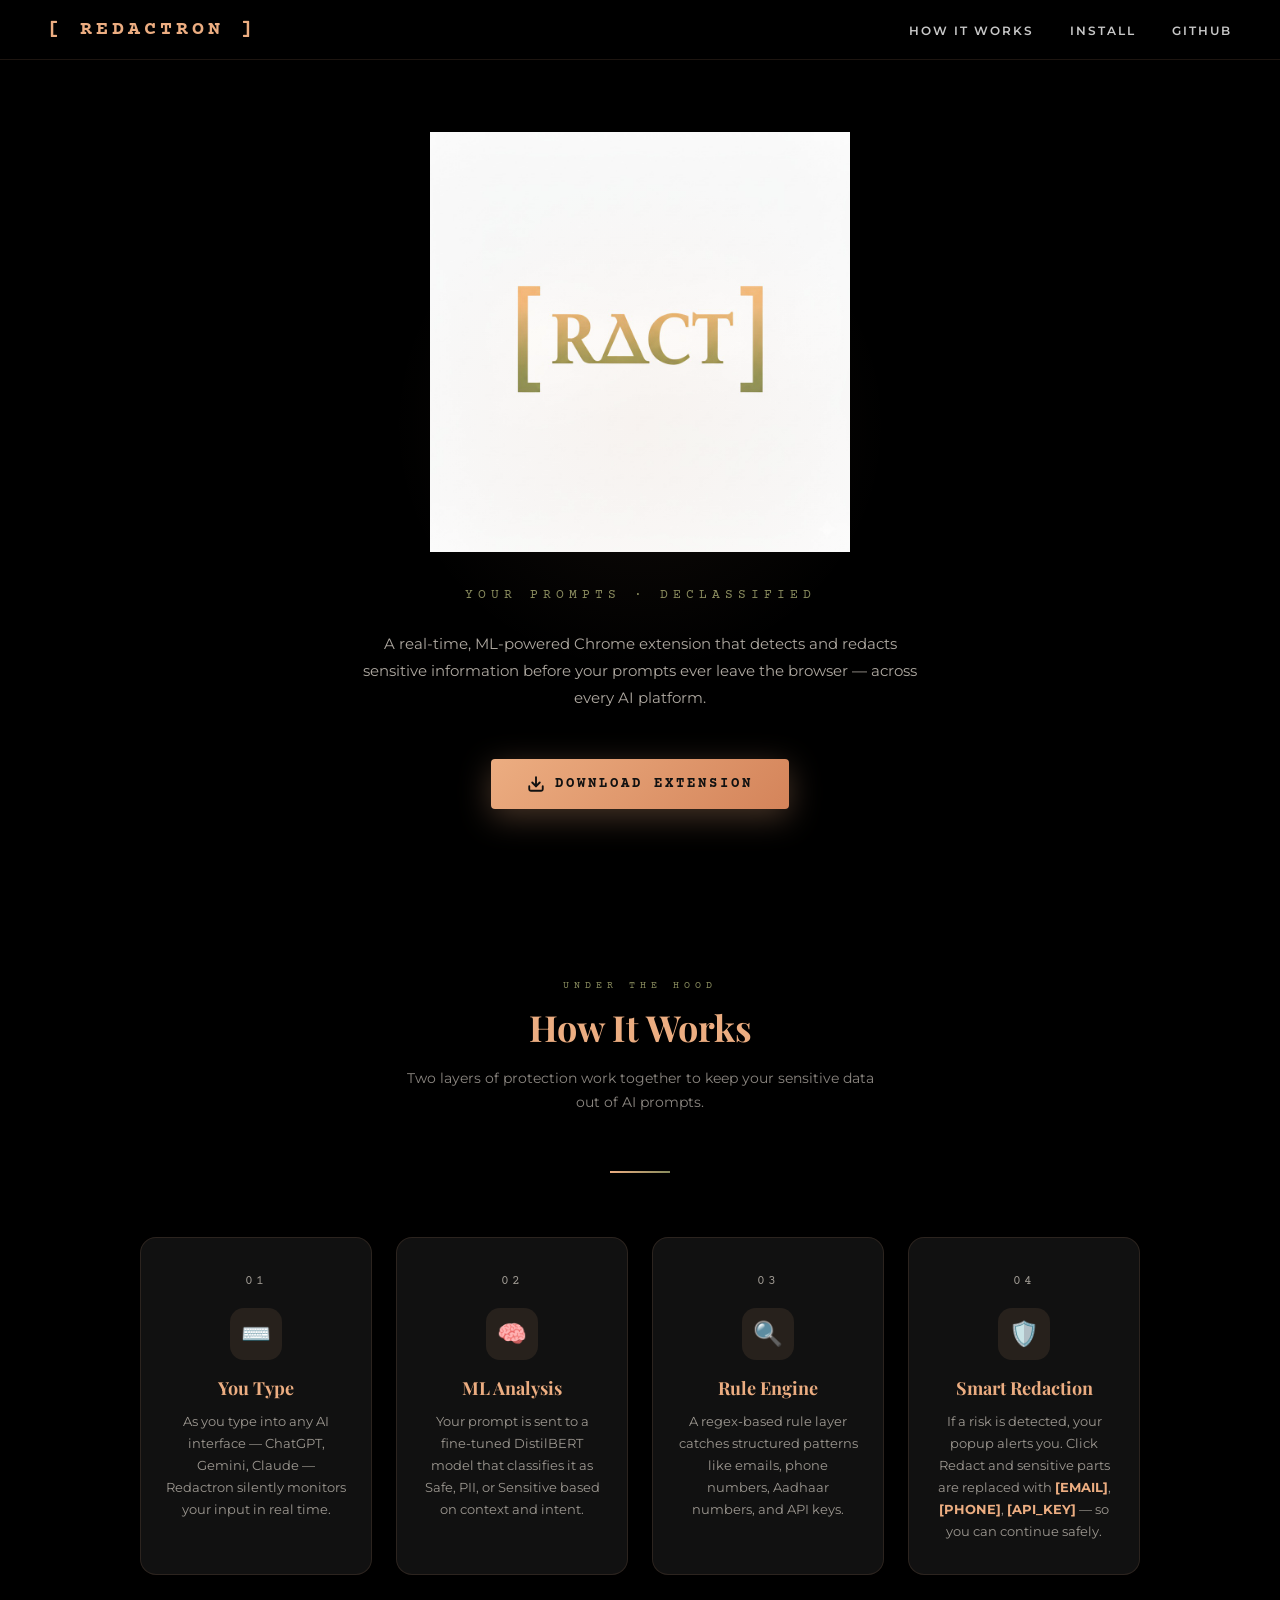
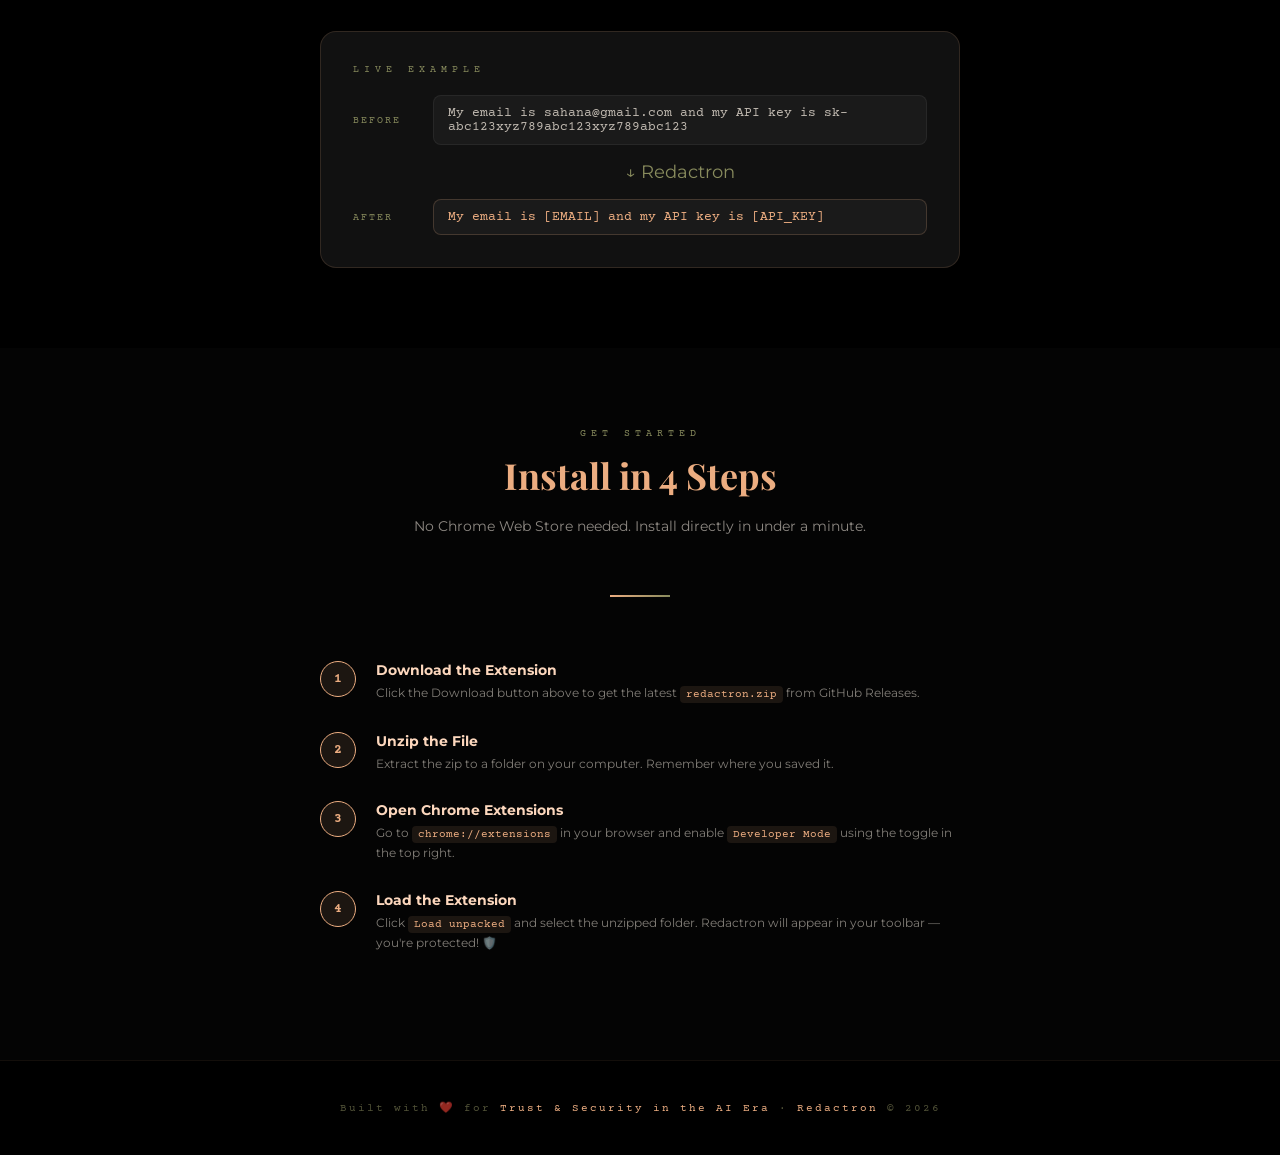
==== index.html @ 85ffd780 "added logo" ====
<!DOCTYPE html>
<html lang="en">
<head>
  <meta charset="UTF-8"/>
  <meta name="viewport" content="width=device-width, initial-scale=1.0"/>
  <title>Redactron — Your Prompts, Declassified</title>
  <link href="https://fonts.googleapis.com/css2?family=Playfair+Display:wght@700&family=Montserrat:wght@400;500;600;700&family=Courier+Prime:wght@400;700&display=swap" rel="stylesheet"/>
  <style>
    *, *::before, *::after { margin: 0; padding: 0; box-sizing: border-box; }

    :root {
      --bg:        #000000;
      --card:      #111111;
      --orange:    #ECAD81;
      --orange2:   #d4845a;
      --olive:     #888B5D;
      --light:     #FCD7BD;
      --text:      #e8e0d5;
    }

    html { scroll-behavior: smooth; }

    body {
      background: var(--bg);
      color: var(--text);
      font-family: 'Montserrat', sans-serif;
      overflow-x: hidden;
    }

    /* ── NAV ── */
    nav {
      position: fixed;
      top: 0; left: 0; right: 0;
      z-index: 100;
      display: flex;
      align-items: center;
      justify-content: space-between;
      padding: 18px 48px;
      background: rgba(0,0,0,0.88);
      backdrop-filter: blur(12px);
      border-bottom: 1px solid rgba(236,173,129,0.12);
    }

    .nav-logo {
      font-family: 'Courier Prime', monospace;
      font-weight: 700;
      font-size: 20px;
      letter-spacing: 4px;
      color: var(--orange);
    }

    .nav-links a {
      color: #c8c8c8;
      text-decoration: none;
      font-size: 12px;
      letter-spacing: 2px;
      margin-left: 32px;
      font-weight: 600;
      text-transform: uppercase;
      transition: color 0.3s;
    }

    .nav-links a:hover { color: var(--orange); }

    /* ── HERO ── */
    .hero {
      min-height: 100vh;
      display: flex;
      flex-direction: column;
      align-items: center;
      justify-content: center;
      text-align: center;
      padding: 120px 24px 80px;
      position: relative;
      z-index: 1;
    }

    .hero::after {
      content: "";
      position: absolute;
      width: 500px;
      height: 500px;
      background: radial-gradient(circle, rgba(236,173,129,0.07) 0%, transparent 70%);
      border-radius: 50%;
      top: 50%;
      left: 50%;
      transform: translate(-50%, -55%);
      pointer-events: none;
    }

    .logo-wrap {
      margin-bottom: 32px;
      animation: fadeDown 0.9s ease both;
    }

    @keyframes fadeDown {
      from { opacity: 0; transform: translateY(-24px); }
      to   { opacity: 1; transform: translateY(0); }
    }

    .hero-tagline {
      font-family: 'Courier Prime', monospace;
      font-size: 13px;
      letter-spacing: 5px;
      color: var(--olive);
      text-transform: uppercase;
      margin-bottom: 28px;
      animation: fadeUp 1s 0.2s ease both;
    }

    .hero-desc {
      max-width: 560px;
      font-size: 15px;
      line-height: 1.8;
      color: rgba(232,224,213,0.75);
      margin-bottom: 48px;
      animation: fadeUp 1s 0.35s ease both;
    }

    @keyframes fadeUp {
      from { opacity: 0; transform: translateY(20px); }
      to   { opacity: 1; transform: translateY(0); }
    }

    .btn-download {
      display: inline-flex;
      align-items: center;
      gap: 10px;
      background: linear-gradient(135deg, var(--orange), var(--orange2));
      color: #111;
      font-family: 'Courier Prime', monospace;
      font-weight: 700;
      font-size: 14px;
      letter-spacing: 3px;
      text-transform: uppercase;
      text-decoration: none;
      padding: 16px 36px;
      border-radius: 4px;
      transition: transform 0.25s, box-shadow 0.25s;
      box-shadow: 0 8px 32px rgba(236,173,129,0.3);
      animation: fadeUp 1s 0.5s ease both;
    }

    .btn-download:hover {
      transform: translateY(-3px);
      box-shadow: 0 16px 40px rgba(236,173,129,0.45);
    }

    /* ── DIVIDER ── */
    .divider {
      width: 60px;
      height: 2px;
      background: linear-gradient(90deg, var(--orange), var(--olive));
      margin: 0 auto 64px;
    }

    section {
      position: relative;
      z-index: 1;
      padding: 80px 24px;
    }

    .section-label {
      font-family: 'Courier Prime', monospace;
      font-size: 10px;
      letter-spacing: 5px;
      color: var(--olive);
      text-transform: uppercase;
      text-align: center;
      margin-bottom: 12px;
    }

    .section-title {
      font-family: 'Playfair Display', serif;
      font-size: 36px;
      color: var(--orange);
      text-align: center;
      margin-bottom: 16px;
    }

    .section-sub {
      text-align: center;
      color: rgba(232,224,213,0.6);
      font-size: 14px;
      max-width: 480px;
      margin: 0 auto 56px;
      line-height: 1.7;
    }

    /* ── HOW IT WORKS ── */
    .steps {
      display: grid;
      grid-template-columns: repeat(auto-fit, minmax(220px, 1fr));
      gap: 24px;
      max-width: 1000px;
      margin: 0 auto;
    }

    .step-card {
      background: var(--card);
      border: 1px solid rgba(236,173,129,0.12);
      border-radius: 16px;
      padding: 32px 24px;
      text-align: center;
      transition: transform 0.3s, border-color 0.3s;
      position: relative;
      overflow: hidden;
    }

    .step-card::before {
      content: "";
      position: absolute;
      top: 0; left: 0; right: 0;
      height: 2px;
      background: linear-gradient(90deg, var(--orange), var(--olive));
      opacity: 0;
      transition: opacity 0.3s;
    }

    .step-card:hover { transform: translateY(-6px); border-color: rgba(236,173,129,0.3); }
    .step-card:hover::before { opacity: 1; }

    .step-number {
      font-family: 'Courier Prime', monospace;
      font-size: 11px;
      letter-spacing: 3px;
      color: var(--olive);
      margin-bottom: 16px;
    }

    .step-icon {
      width: 52px;
      height: 52px;
      background: rgba(236,173,129,0.1);
      border-radius: 14px;
      display: flex;
      align-items: center;
      justify-content: center;
      margin: 0 auto 16px;
      font-size: 24px;
    }

    .step-card h3 {
      font-family: 'Playfair Display', serif;
      font-size: 18px;
      color: var(--orange);
      margin-bottom: 10px;
    }

    .step-card p {
      font-size: 13px;
      color: rgba(232,224,213,0.65);
      line-height: 1.7;
    }

    /* ── DEMO ── */
    .demo-wrap {
      max-width: 640px;
      margin: 0 auto;
      background: var(--card);
      border: 1px solid rgba(236,173,129,0.15);
      border-radius: 16px;
      padding: 32px;
    }

    .demo-row {
      display: flex;
      align-items: center;
      gap: 16px;
      margin-bottom: 16px;
    }

    .demo-row:last-child { margin-bottom: 0; }

    .demo-label {
      font-family: 'Courier Prime', monospace;
      font-size: 10px;
      letter-spacing: 2px;
      color: var(--olive);
      width: 64px;
      flex-shrink: 0;
    }

    .demo-text {
      font-family: 'Courier Prime', monospace;
      font-size: 13px;
      background: rgba(255,255,255,0.04);
      border-radius: 8px;
      padding: 10px 14px;
      flex: 1;
      color: rgba(232,224,213,0.8);
      border: 1px solid rgba(255,255,255,0.06);
    }

    .demo-text.redacted {
      color: var(--orange);
      border-color: rgba(236,173,129,0.2);
    }

    .demo-arrow { color: var(--olive); font-size: 18px; }

    /* ── INSTALL ── */
    .install-steps {
      max-width: 640px;
      margin: 0 auto;
    }

    .install-step {
      display: flex;
      gap: 20px;
      margin-bottom: 28px;
      align-items: flex-start;
    }

    .install-num {
      width: 36px;
      height: 36px;
      border-radius: 50%;
      background: rgba(236,173,129,0.1);
      border: 1.5px solid var(--orange);
      display: flex;
      align-items: center;
      justify-content: center;
      font-family: 'Courier Prime', monospace;
      font-size: 13px;
      color: var(--orange);
      flex-shrink: 0;
      font-weight: 700;
    }

    .install-text h4 {
      font-size: 14px;
      font-weight: 700;
      color: var(--light);
      margin-bottom: 4px;
    }

    .install-text p {
      font-size: 12px;
      color: rgba(232,224,213,0.55);
      line-height: 1.6;
    }

    .install-text code {
      font-family: 'Courier Prime', monospace;
      background: rgba(236,173,129,0.1);
      color: var(--orange);
      padding: 2px 6px;
      border-radius: 4px;
      font-size: 11px;
    }

    /* ── FOOTER ── */
    footer {
      position: relative;
      z-index: 1;
      text-align: center;
      padding: 40px 24px;
      border-top: 1px solid rgba(236,173,129,0.08);
      font-family: 'Courier Prime', monospace;
      font-size: 11px;
      letter-spacing: 2px;
      color: rgba(136,139,93,0.6);
    }

    footer span { color: var(--orange); }
  </style>
</head>
<body>

<!-- NAV -->
<nav>
  <div class="nav-logo">[ REDACTRON ]</div>
  <div class="nav-links">
    <a href="#how-it-works">How It Works</a>
    <a href="#install">Install</a>
    <a href="https://github.com/Sahana240107/Redactron" target="_blank">GitHub</a>
  </div>
</nav>

<!-- HERO -->
<section class="hero">

  <!-- UPLOADED LOGO IMAGE -->
  <div class="logo-wrap">
    <img src="logo.png" alt="Redactron Logo" style="width: 420px; max-width: 90vw;"/>
  </div>

  <p class="hero-tagline">Your Prompts · Declassified</p>
  <p class="hero-desc">
    A real-time, ML-powered Chrome extension that detects and redacts sensitive information before your prompts ever leave the browser — across every AI platform.
  </p>

  <a class="btn-download" href="https://github.com/Sahana240107/Redactron/releases/latest/download/redactron.zip">
    <svg width="18" height="18" viewBox="0 0 24 24" fill="none" stroke="currentColor" stroke-width="2.5" stroke-linecap="round" stroke-linejoin="round">
      <path d="M21 15v4a2 2 0 0 1-2 2H5a2 2 0 0 1-2-2v-4"/>
      <polyline points="7 10 12 15 17 10"/>
      <line x1="12" y1="15" x2="12" y2="3"/>
    </svg>
    Download Extension
  </a>

</section>

<!-- HOW IT WORKS -->
<section id="how-it-works">
  <p class="section-label">Under the Hood</p>
  <h2 class="section-title">How It Works</h2>
  <p class="section-sub">Two layers of protection work together to keep your sensitive data out of AI prompts.</p>
  <div class="divider"></div>

  <div class="steps">
    <div class="step-card">
      <p class="step-number">01</p>
      <div class="step-icon">⌨️</div>
      <h3>You Type</h3>
      <p>As you type into any AI interface — ChatGPT, Gemini, Claude — Redactron silently monitors your input in real time.</p>
    </div>
    <div class="step-card">
      <p class="step-number">02</p>
      <div class="step-icon">🧠</div>
      <h3>ML Analysis</h3>
      <p>Your prompt is sent to a fine-tuned DistilBERT model that classifies it as Safe, PII, or Sensitive based on context and intent.</p>
    </div>
    <div class="step-card">
      <p class="step-number">03</p>
      <div class="step-icon">🔍</div>
      <h3>Rule Engine</h3>
      <p>A regex-based rule layer catches structured patterns like emails, phone numbers, Aadhaar numbers, and API keys.</p>
    </div>
    <div class="step-card">
      <p class="step-number">04</p>
      <div class="step-icon">🛡️</div>
      <h3>Smart Redaction</h3>
      <p>If a risk is detected, your popup alerts you. Click Redact and sensitive parts are replaced with <strong style="color:var(--orange)">[EMAIL]</strong>, <strong style="color:var(--orange)">[PHONE]</strong>, <strong style="color:var(--orange)">[API_KEY]</strong> — so you can continue safely.</p>
    </div>
  </div>

  <!-- Demo block -->
  <div class="demo-wrap" style="margin-top: 56px;">
    <p class="section-label" style="text-align:left; margin-bottom:20px;">Live Example</p>
    <div class="demo-row">
      <span class="demo-label">BEFORE</span>
      <span class="demo-text">My email is sahana@gmail.com and my API key is sk-abc123xyz789abc123xyz789abc123</span>
    </div>
    <div class="demo-row" style="justify-content:center; margin: 0 0 16px 80px;">
      <span class="demo-arrow">↓ Redactron</span>
    </div>
    <div class="demo-row">
      <span class="demo-label">AFTER</span>
      <span class="demo-text redacted">My email is [EMAIL] and my API key is [API_KEY]</span>
    </div>
  </div>
</section>

<!-- INSTALL -->
<section id="install" style="background: rgba(255,255,255,0.015);">
  <p class="section-label">Get Started</p>
  <h2 class="section-title">Install in 4 Steps</h2>
  <p class="section-sub">No Chrome Web Store needed. Install directly in under a minute.</p>
  <div class="divider"></div>

  <div class="install-steps">
    <div class="install-step">
      <div class="install-num">1</div>
      <div class="install-text">
        <h4>Download the Extension</h4>
        <p>Click the Download button above to get the latest <code>redactron.zip</code> from GitHub Releases.</p>
      </div>
    </div>
    <div class="install-step">
      <div class="install-num">2</div>
      <div class="install-text">
        <h4>Unzip the File</h4>
        <p>Extract the zip to a folder on your computer. Remember where you saved it.</p>
      </div>
    </div>
    <div class="install-step">
      <div class="install-num">3</div>
      <div class="install-text">
        <h4>Open Chrome Extensions</h4>
        <p>Go to <code>chrome://extensions</code> in your browser and enable <code>Developer Mode</code> using the toggle in the top right.</p>
      </div>
    </div>
    <div class="install-step">
      <div class="install-num">4</div>
      <div class="install-text">
        <h4>Load the Extension</h4>
        <p>Click <code>Load unpacked</code> and select the unzipped folder. Redactron will appear in your toolbar — you're protected! 🛡️</p>
      </div>
    </div>
  </div>
</section>

<!-- FOOTER -->
<footer>
  Built with ❤️ for <span>Trust &amp; Security in the AI Era</span> · <span>Redactron</span> © 2026
</footer>

</body>
</html>
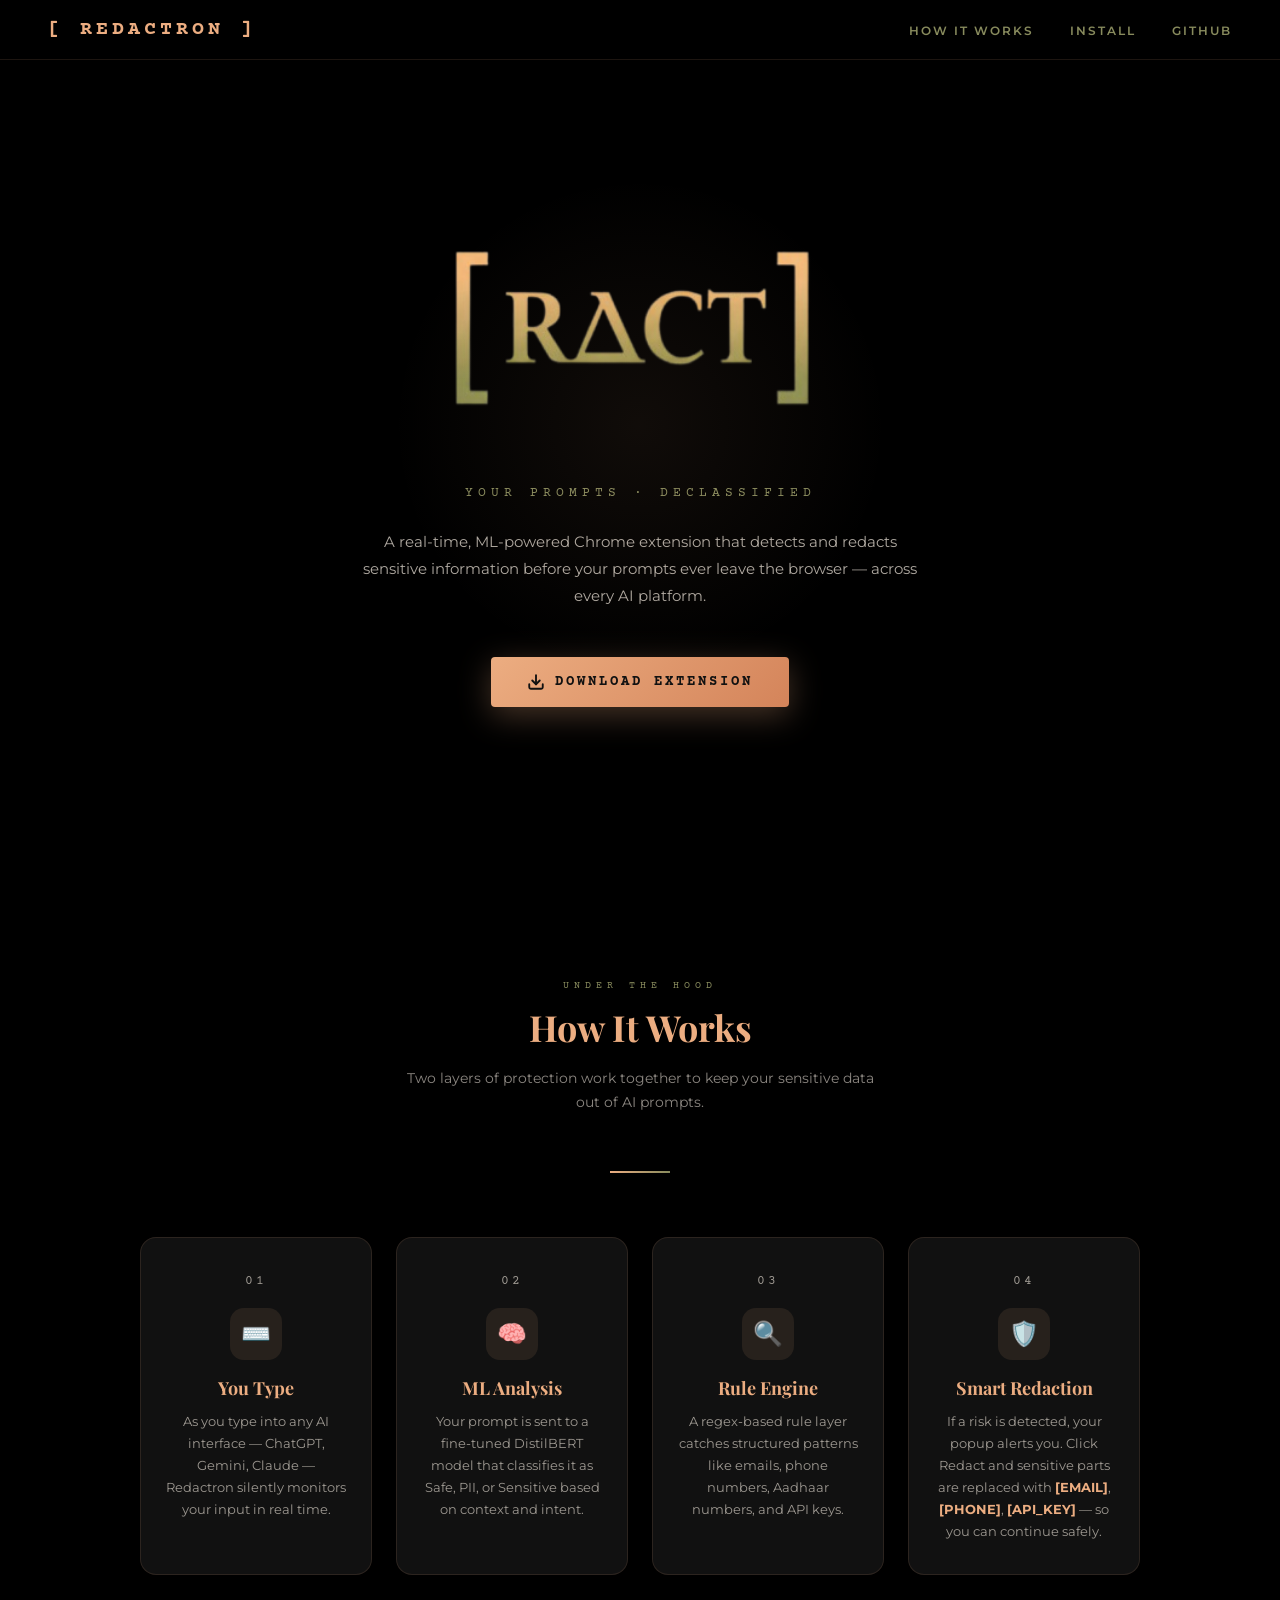
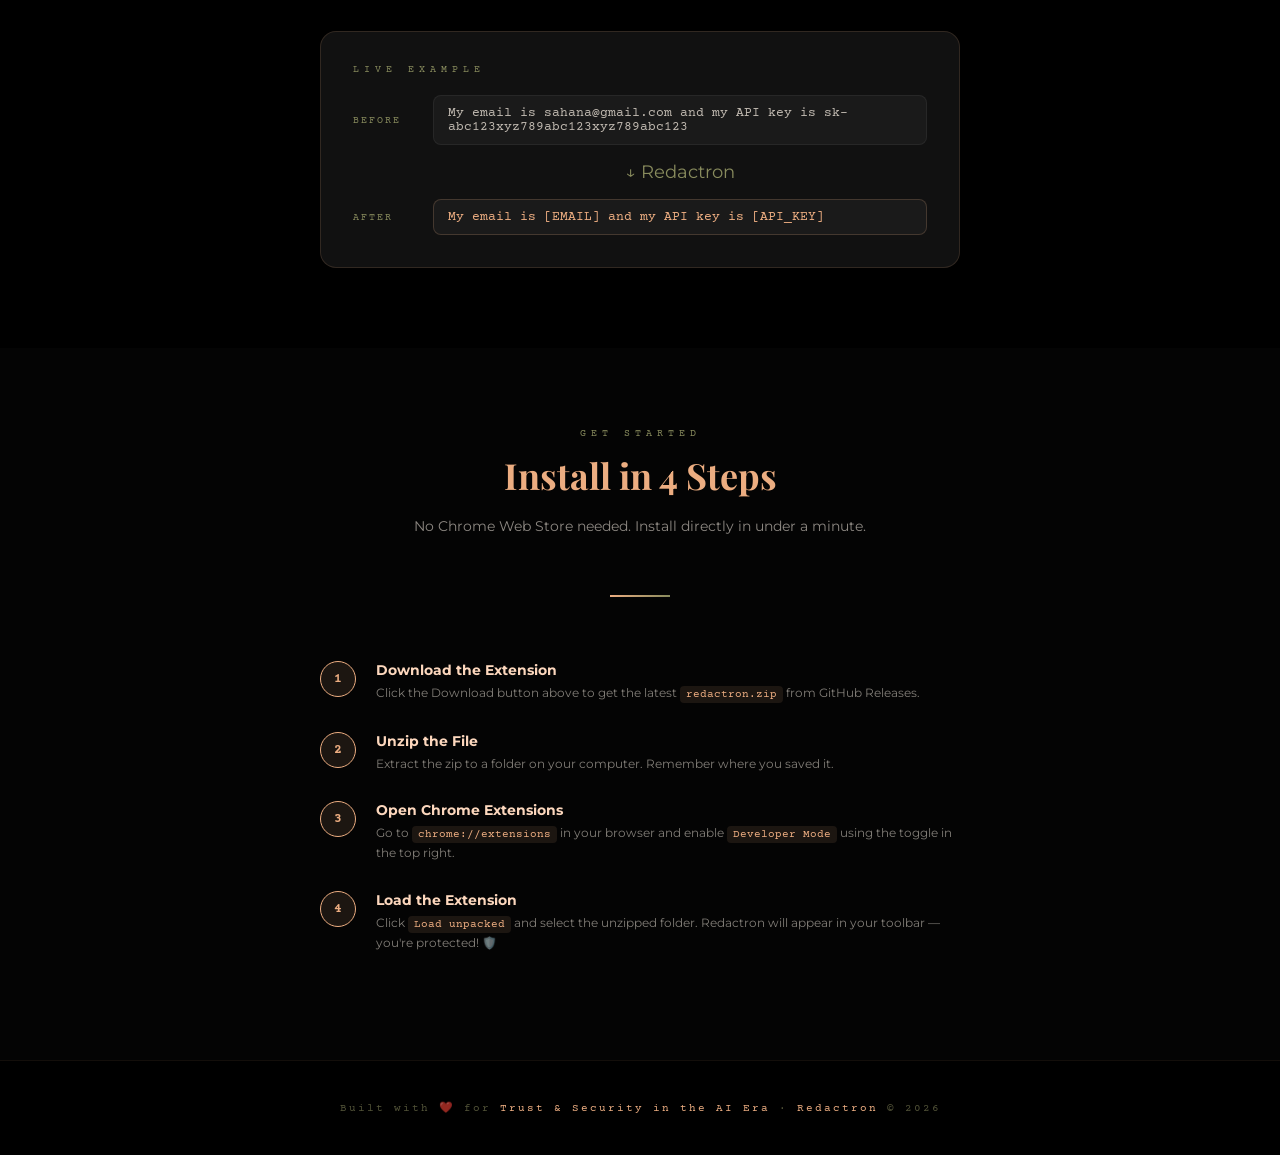
==== commit 7e05c24a: "changed landing page" ====
--- a/index.html
+++ b/index.html
@@ -50,7 +50,7 @@
     }
 
     .nav-links a {
-      color: #c8c8c8;
+      color: var(--olive);
       text-decoration: none;
       font-size: 12px;
       letter-spacing: 2px;
@@ -383,7 +383,7 @@
 
   <!-- UPLOADED LOGO IMAGE -->
   <div class="logo-wrap">
-    <img src="logo.png" alt="Redactron Logo" style="width: 420px; max-width: 90vw;"/>
+    <img src="logo.png" alt="Redactron Logo" style="width: 420px;height:px max-width: 90vw;"/>
   </div>
 
   <p class="hero-tagline">Your Prompts · Declassified</p>
